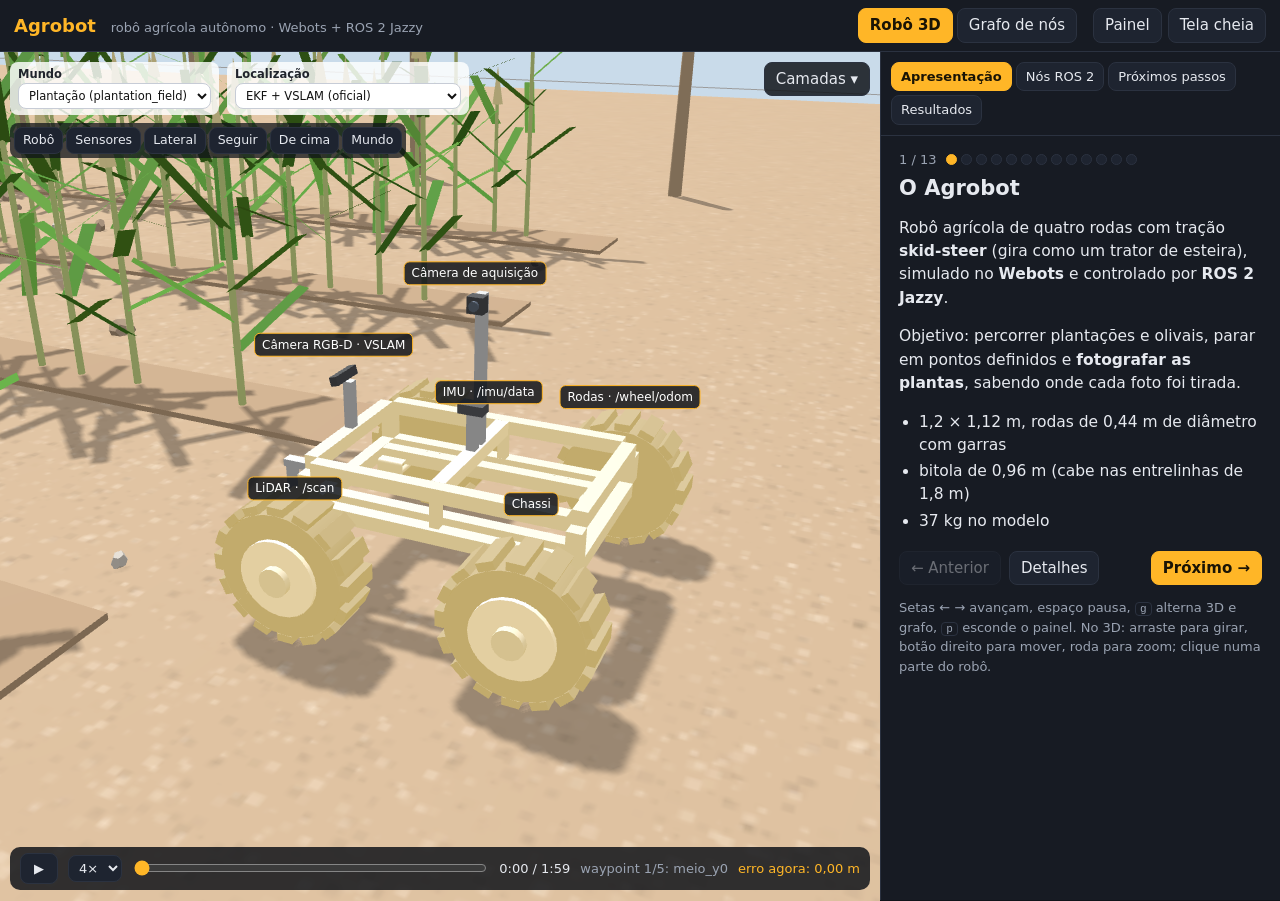
==== site/index.html @ 9882273b "Site explicativo em 3D do Agrobot (site/) Página estática (abre com dois cliques, sem servidor nem i" ====
<!doctype html>
<html lang="pt-BR">
<head>
  <meta charset="utf-8">
  <meta name="viewport" content="width=device-width, initial-scale=1">
  <title>Agrobot em 3D</title>
  <link rel="stylesheet" href="css/estilo.css">
</head>
<body>
  <header class="topo">
    <div class="marca">
      <strong>Agrobot</strong>
      <span>robô agrícola autônomo · Webots + ROS 2 Jazzy</span>
    </div>
    <nav class="vistas" aria-label="Vista">
      <button class="vista-btn" data-vista="3d">Robô 3D</button>
      <button class="vista-btn" data-vista="grafo">Grafo de nós</button>
    </nav>
    <div class="acoes">
      <button id="btn-painel" title="Mostrar ou esconder o painel (tecla p)">Painel</button>
      <button id="btn-tela" title="Tela cheia">Tela cheia</button>
    </div>
  </header>

  <main>
    <section class="vista">
      <div id="cena3d"></div>

      <div id="grafo" hidden>
        <svg viewBox="0 0 1160 660" preserveAspectRatio="xMidYMid meet" role="img" aria-label="Grafo dos nós ROS 2"></svg>
        <p class="legenda-grafo">Passe o mouse num nó para ver os tópicos; clique para os detalhes. Tracejado: só para medir ou comparar.</p>
      </div>

      <div id="controles3d">
        <div class="ctl-topo">
          <label class="campo">Mundo
            <select id="sel-mundo">
              <option value="plantacao">Plantação (plantation_field)</option>
              <option value="olival">Olival (olive_grove)</option>
            </select>
          </label>
          <label class="campo" id="campo-metodo">Localização
            <select id="sel-metodo">
              <option value="ekf+vslam">EKF + VSLAM (oficial)</option>
              <option value="ekf">Só EKF (rodas + IMU)</option>
              <option value="ekf+slam">EKF + SLAM LiDAR (comparação)</option>
            </select>
          </label>
          <p id="nota-olival" class="nota" hidden>Rota do caso 4 (ida e volta, ~160 m), ainda sem rodadas medidas: o robô segue a rota ideal.</p>
          <div class="cams" role="group" aria-label="Câmera">
            <button data-camera="geral">Robô</button>
            <button data-camera="sensores">Sensores</button>
            <button data-camera="lado">Lateral</button>
            <button data-camera="segue">Seguir</button>
            <button data-camera="cima">De cima</button>
            <button data-camera="alto">Mundo</button>
          </div>
        </div>
        <div class="ctl-camadas">
          <button id="btn-camadas">Camadas ▾</button>
          <div id="camadas"></div>
        </div>
        <div class="ctl-base">
          <button id="btn-play" aria-label="Pausar">❚❚</button>
          <select id="sel-vel" aria-label="Velocidade">
            <option value="1">1×</option>
            <option value="2">2×</option>
            <option value="4" selected>4×</option>
            <option value="8">8×</option>
          </select>
          <input id="tempo" type="range" min="0" max="1000" value="0" aria-label="Tempo da missão">
          <span id="t-texto">0:00</span>
          <span id="wp-texto"></span>
          <span id="erro-texto"></span>
        </div>
      </div>
    </section>

    <aside id="painel">
      <nav class="abas" aria-label="Painel">
        <button class="aba" data-aba="apresentacao">Apresentação</button>
        <button class="aba" data-aba="nos">Nós ROS 2</button>
        <button class="aba" data-aba="futuro">Próximos passos</button>
        <button class="aba" data-aba="resultados">Resultados</button>
      </nav>

      <div class="conteudo-aba" id="aba-apresentacao">
        <div class="passo-cab">
          <span id="passo-num"></span>
          <div id="passo-pontos"></div>
        </div>
        <h2 id="passo-titulo"></h2>
        <div id="passo-texto"></div>
        <div class="passo-nav">
          <button id="passo-ant">← Anterior</button>
          <button id="passo-abrir" class="sec">Detalhes</button>
          <button id="passo-prox" class="pri">Próximo →</button>
        </div>
        <p class="dica">Setas ← → avançam, espaço pausa, <kbd>g</kbd> alterna 3D e grafo, <kbd>p</kbd> esconde o painel. No 3D: arraste para girar, botão direito para mover, roda para zoom; clique numa parte do robô.</p>
      </div>

      <div class="conteudo-aba" id="aba-nos" hidden>
        <div id="nos-lista"></div>
        <div id="nos-detalhe" hidden></div>
      </div>

      <div class="conteudo-aba" id="aba-futuro" hidden></div>
      <div class="conteudo-aba" id="aba-resultados" hidden></div>
    </aside>
  </main>

  <script src="vendor/three.min.js"></script>
  <script src="vendor/OrbitControls.js"></script>
  <script src="vendor/STLLoader.js"></script>
  <script src="js/malha_chassi.js"></script>
  <script src="js/trajetorias.js"></script>
  <script src="js/dados.js"></script>
  <script src="js/cena.js"></script>
  <script src="js/app.js"></script>
</body>
</html>
---- site/css/estilo.css ----
:root {
  --fundo: #11141a;
  --painel: #171b23;
  --painel2: #1e2430;
  --borda: #2b3240;
  --texto: #e6e9ef;
  --suave: #9aa3b2;
  --acento: #ffb627;
  --verdade: #2fbf71;
  --ekf: #f29e38;
  --vslam: #4aa3ff;
  --slam: #c678dd;
  --largura-painel: 400px;
  color-scheme: dark;
}

* { box-sizing: border-box; }
[hidden] { display: none !important; }
html, body { margin: 0; height: 100%; }
body {
  background: var(--fundo);
  color: var(--texto);
  font: 15px/1.5 system-ui, -apple-system, "Segoe UI", Roboto, sans-serif;
  display: flex;
  flex-direction: column;
  overflow: hidden;
}
button, select, input { font: inherit; color: inherit; }
button {
  background: var(--painel2);
  border: 1px solid var(--borda);
  border-radius: 8px;
  padding: 5px 11px;
  cursor: pointer;
}
button:hover { border-color: #46506a; }
button:disabled { opacity: 0.4; cursor: default; }
select {
  background: var(--painel2);
  border: 1px solid var(--borda);
  border-radius: 8px;
  padding: 4px 6px;
}
code { font: 0.86em ui-monospace, "Cascadia Mono", Consolas, monospace; background: #232a37; padding: 1px 5px; border-radius: 4px; }
kbd { font: 0.85em ui-monospace, Consolas, monospace; border: 1px solid var(--borda); border-radius: 4px; padding: 0 4px; }

/* topo */
.topo {
  display: flex; align-items: center; gap: 16px;
  padding: 8px 14px;
  border-bottom: 1px solid var(--borda);
  background: var(--painel);
}
.marca strong { font-size: 18px; margin-right: 10px; color: var(--acento); }
.marca span { color: var(--suave); font-size: 13px; }
.vistas { display: flex; gap: 4px; margin-left: auto; }
.vista-btn.ativa, .aba.ativa { background: var(--acento); color: #1a1405; border-color: var(--acento); font-weight: 600; }
.acoes { display: flex; gap: 6px; }

main { flex: 1; display: flex; min-height: 0; }
.vista { position: relative; flex: 1; min-width: 0; }
#cena3d, #grafo { position: absolute; inset: 0; }
#cena3d canvas { display: block; }
body.sem-painel #painel { display: none; }

/* painel */
#painel {
  width: var(--largura-painel);
  background: var(--painel);
  border-left: 1px solid var(--borda);
  display: flex; flex-direction: column;
  min-height: 0;
}
.abas { display: flex; gap: 4px; padding: 10px; border-bottom: 1px solid var(--borda); flex-wrap: wrap; }
.aba { font-size: 13px; padding: 4px 9px; }
.conteudo-aba { padding: 14px 18px 24px; overflow-y: auto; flex: 1; }
.conteudo-aba h2 { margin: 6px 0 10px; font-size: 21px; line-height: 1.25; }
.conteudo-aba h3 { font-size: 15px; margin: 18px 0 8px; }
.conteudo-aba h4 { margin: 14px 0 4px; font-size: 13px; text-transform: uppercase; letter-spacing: .04em; color: var(--suave); }
.conteudo-aba ul { padding-left: 20px; margin: 6px 0; }
.conteudo-aba li { margin: 3px 0; }
.dica { color: var(--suave); font-size: 13px; }
.aviso { color: #ffd27a; font-size: 13px; border-left: 3px solid var(--acento); padding-left: 8px; }
.chip { display: inline-block; padding: 0 7px; border-radius: 10px; background: var(--c); color: #111; font-weight: 600; font-size: 12px; }

/* apresentação */
.passo-cab { display: flex; align-items: center; gap: 10px; color: var(--suave); font-size: 13px; }
#passo-pontos { display: flex; gap: 4px; flex-wrap: wrap; }
#passo-pontos button { width: 11px; height: 11px; padding: 0; border-radius: 50%; }
#passo-pontos button.ativo { background: var(--acento); border-color: var(--acento); }
#passo-texto { font-size: 15.5px; }
.passo-nav { display: flex; gap: 8px; margin: 18px 0 8px; }
.passo-nav .pri { background: var(--acento); color: #1a1405; border-color: var(--acento); font-weight: 600; margin-left: auto; }

/* nós */
.grupo { border-left: 4px solid var(--c); padding-left: 8px; }
.lista-nos { display: flex; flex-direction: column; gap: 6px; }
.item-no {
  display: flex; gap: 10px; align-items: flex-start; text-align: left;
  padding: 8px 10px; background: var(--painel2);
}
.item-no b { display: block; font-family: ui-monospace, Consolas, monospace; font-size: 13.5px; }
.item-no small { color: var(--suave); font-size: 12.5px; }
.bolinha { flex: none; display: inline-block; width: 10px; height: 10px; border-radius: 50%; background: var(--c); margin: 5px 6px 0 0; }
.voltar { font-size: 13px; padding: 3px 9px; }
.grupo-rotulo { margin-top: 12px; font-size: 12px; font-weight: 600; color: var(--c); text-transform: uppercase; letter-spacing: .05em; }
.meta { font-size: 13.5px; color: var(--suave); }
.es { display: grid; grid-template-columns: 1fr 1fr; gap: 10px; }
.es ul { padding-left: 16px; font-size: 13px; }
.arquivo { font-size: 13px; color: var(--suave); }
.tag-parte { font-size: 12.5px; padding: 2px 8px; border-color: var(--acento); margin: 2px 0; }

/* futuro */
.bloco { border: 1px solid var(--borda); border-radius: 10px; padding: 4px 12px 8px; margin: 12px 0; background: var(--painel2); }
.bloco h3 { display: flex; align-items: center; gap: 8px; }
.bloco ul { list-style: none; padding: 0; }
.bloco li { display: flex; gap: 9px; font-size: 14px; margin: 7px 0; }
.bloco li small { display: block; color: var(--suave); font-size: 12px; }
.check { flex: none; width: 14px; height: 14px; border-radius: 4px; border: 2px solid var(--suave); margin-top: 4px; }
.bloco.feito .check { background: var(--verdade); border-color: var(--verdade); }
.bloco.agora .check { border-color: var(--acento); background: linear-gradient(90deg, var(--acento) 50%, transparent 50%); }
.selo { font-size: 11px; text-transform: uppercase; letter-spacing: .05em; padding: 1px 7px; border-radius: 10px; font-weight: 700; }
.selo.feito { background: var(--verdade); color: #062; }
.selo.agora { background: var(--acento); color: #1a1405; }
.selo.proximo { background: var(--vslam); color: #031a33; }
.selo.futuro { background: #3a4150; color: var(--texto); }

/* resultados */
table.res { width: 100%; border-collapse: collapse; font-size: 13px; }
.res th { text-align: left; color: var(--suave); font-weight: 500; border-bottom: 1px solid var(--borda); padding: 4px; }
.res td { padding: 5px 4px; border-bottom: 1px solid #222937; vertical-align: middle; }
.res tr.caso td { color: var(--acento); font-weight: 600; padding-top: 12px; border-bottom: none; }
.barra { position: relative; min-width: 90px; display: flex; align-items: center; gap: 4px; }
.barra span { display: block; height: 10px; border-radius: 3px; background: var(--c); min-width: 2px; }
.barra small { color: var(--suave); font-size: 11px; }
.leitura { font-size: 13.5px; }

/* controles do 3D */
#controles3d { position: absolute; inset: 0; pointer-events: none; }
#controles3d > * { pointer-events: auto; }
.ctl-topo {
  position: absolute; top: 10px; left: 10px; right: 190px;
  display: flex; flex-wrap: wrap; gap: 8px; align-items: flex-end;
}
.campo {
  display: flex; flex-direction: column; font-size: 11.5px; color: #20242c; font-weight: 600;
  background: rgba(255,255,255,.82); padding: 4px 8px 6px; border-radius: 8px;
}
.campo select { background: #fff; color: #111; border-color: #c7ccd6; font-weight: 400; }
.nota { margin: 0; max-width: 300px; font-size: 12.5px; background: rgba(255,255,255,.82); color: #222; padding: 6px 9px; border-radius: 8px; }
.cams { display: flex; gap: 3px; flex-wrap: wrap; background: rgba(17,20,26,.75); padding: 4px; border-radius: 8px; }
.cams button { font-size: 12.5px; padding: 3px 8px; }
.ctl-camadas { position: absolute; top: 10px; right: 10px; text-align: right; }
#btn-camadas { background: rgba(17,20,26,.85); }
#camadas {
  display: none; margin-top: 6px; text-align: left;
  background: rgba(17,20,26,.92); border: 1px solid var(--borda); border-radius: 10px; padding: 8px 12px;
}
#camadas.aberto { display: block; }
#camadas label { display: block; font-size: 13px; padding: 2px 0; cursor: pointer; white-space: nowrap; }
.ctl-base {
  position: absolute; left: 10px; right: 10px; bottom: 10px;
  display: flex; gap: 10px; align-items: center; flex-wrap: wrap;
  background: rgba(17,20,26,.85); padding: 6px 10px; border-radius: 10px; font-size: 13px;
}
#tempo { flex: 1; min-width: 120px; accent-color: var(--acento); }
#btn-play { width: 38px; }
#wp-texto { color: var(--suave); }
#erro-texto { color: var(--acento); font-variant-numeric: tabular-nums; }

/* rótulos 3D */
.labels3d { position: absolute; inset: 0; pointer-events: none; overflow: hidden; }
.label3d {
  position: absolute; left: 0; top: 0; white-space: nowrap;
  font-size: 12px; padding: 2px 7px; border-radius: 6px;
  background: rgba(17,20,26,.85); color: #fff; border: 1px solid rgba(255,255,255,.25);
}
.label3d.parte { pointer-events: auto; cursor: pointer; border-color: var(--acento); }
.label3d.parte:hover { background: var(--acento); color: #1a1405; }
.label3d.tf { font-family: ui-monospace, Consolas, monospace; font-size: 11px; background: rgba(30,40,70,.8); }
.label3d.wp { font-size: 11px; background: rgba(255,255,255,.88); color: #111; }
.label3d.fantasma { font-size: 11px; }

/* grafo */
#grafo { background: var(--fundo); display: flex; flex-direction: column; }
#grafo svg { flex: 1; width: 100%; min-height: 0; padding: 10px; }
.legenda-grafo { margin: 0; padding: 0 16px 10px; color: var(--suave); font-size: 13px; }
#grafo .colunas text { fill: var(--suave); font-size: 12px; text-transform: uppercase; letter-spacing: .06em; }
#grafo .lig { fill: none; stroke: #5b6578; stroke-width: 1.4; opacity: .7; transition: opacity .15s; }
#grafo .lig.tracejada { stroke-dasharray: 5 4; }
#grafo .rot-lig { fill: var(--acento); font-size: 11px; font-family: ui-monospace, Consolas, monospace; opacity: 0; paint-order: stroke; stroke: var(--fundo); stroke-width: 4px; }
#grafo.com-selecao .lig { opacity: .12; }
#grafo.com-selecao .lig.on { opacity: 1; stroke: var(--acento); stroke-width: 2; }
#grafo .rot-lig.on { opacity: 1; }
#grafo .no { cursor: pointer; transition: opacity .15s; }
#grafo .no rect:first-child { fill: var(--painel2); stroke: var(--c); stroke-width: 1.3; }
#grafo .no.legado rect:first-child { stroke-dasharray: 4 3; }
#grafo .no .nome { fill: var(--texto); font-size: 12.5px; font-weight: 600; font-family: ui-monospace, Consolas, monospace; }
#grafo .no .sub { fill: var(--suave); font-size: 10px; }
#grafo.com-selecao .no { opacity: .3; }
#grafo.com-selecao .no.viz { opacity: 1; }
#grafo .no.sel rect:first-child { stroke: var(--acento); stroke-width: 3; }
#grafo .no:focus { outline: none; }
#grafo .no:focus rect:first-child { stroke-width: 3; }

.erro { padding: 20px; color: #ff8a8a; }

@media (max-width: 900px) {
  body { overflow: auto; }
  main { flex-direction: column; }
  .vista { min-height: 62vh; }
  #painel { width: auto; border-left: none; border-top: 1px solid var(--borda); }
  .marca span { display: none; }
  .topo { gap: 8px; padding: 6px 10px; }
  .topo button { font-size: 13px; padding: 4px 8px; white-space: nowrap; }
  .ctl-topo { right: 10px; top: 52px; }
  .ctl-camadas { top: 10px; }
}
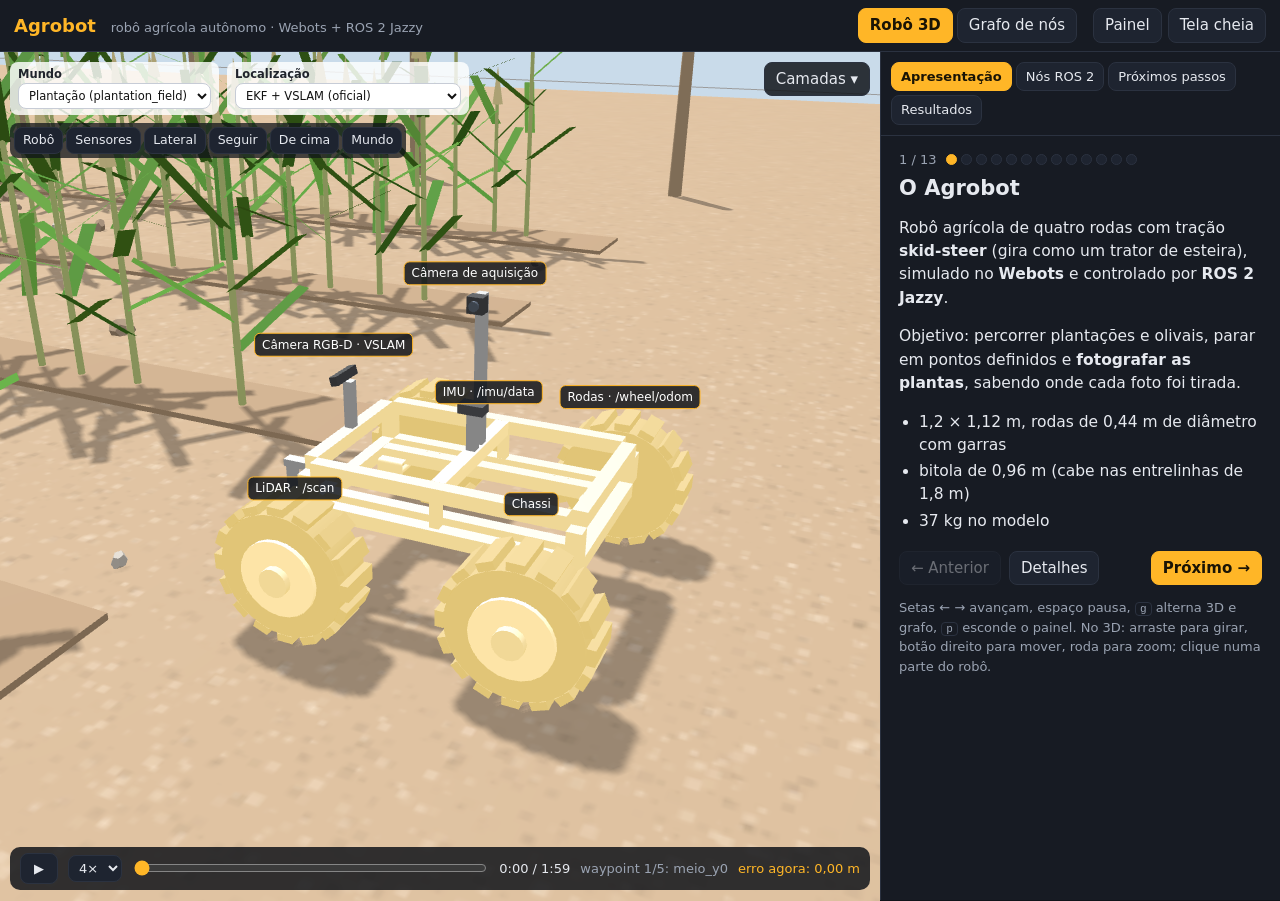
==== commit e30b7913: "Site: grafo com rotas em ângulo reto e rótulos sem sobreposição As ligações não passam mais por trás" ====
--- a/site/index.html
+++ b/site/index.html
@@ -27,7 +27,7 @@
       <div id="cena3d"></div>
 
       <div id="grafo" hidden>
-        <svg viewBox="0 0 1160 660" preserveAspectRatio="xMidYMid meet" role="img" aria-label="Grafo dos nós ROS 2"></svg>
+        <svg viewBox="0 0 1210 680" preserveAspectRatio="xMidYMid meet" role="img" aria-label="Grafo dos nós ROS 2"></svg>
         <p class="legenda-grafo">Passe o mouse num nó para ver os tópicos; clique para os detalhes. Tracejado: só para medir ou comparar.</p>
       </div>
 
--- a/site/css/estilo.css
+++ b/site/css/estilo.css
@@ -188,10 +188,10 @@
 #grafo .colunas text { fill: var(--suave); font-size: 12px; text-transform: uppercase; letter-spacing: .06em; }
 #grafo .lig { fill: none; stroke: #5b6578; stroke-width: 1.4; opacity: .7; transition: opacity .15s; }
 #grafo .lig.tracejada { stroke-dasharray: 5 4; }
-#grafo .rot-lig { fill: var(--acento); font-size: 11px; font-family: ui-monospace, Consolas, monospace; opacity: 0; paint-order: stroke; stroke: var(--fundo); stroke-width: 4px; }
+#grafo .rot rect { fill: #0f1218; stroke: var(--acento); stroke-opacity: .55; }
+#grafo .rot text { fill: var(--acento); font-size: 11px; font-family: ui-monospace, "Cascadia Mono", Consolas, monospace; text-anchor: middle; dominant-baseline: central; }
 #grafo.com-selecao .lig { opacity: .12; }
 #grafo.com-selecao .lig.on { opacity: 1; stroke: var(--acento); stroke-width: 2; }
-#grafo .rot-lig.on { opacity: 1; }
 #grafo .no { cursor: pointer; transition: opacity .15s; }
 #grafo .no rect:first-child { fill: var(--painel2); stroke: var(--c); stroke-width: 1.3; }
 #grafo .no.legado rect:first-child { stroke-dasharray: 4 3; }
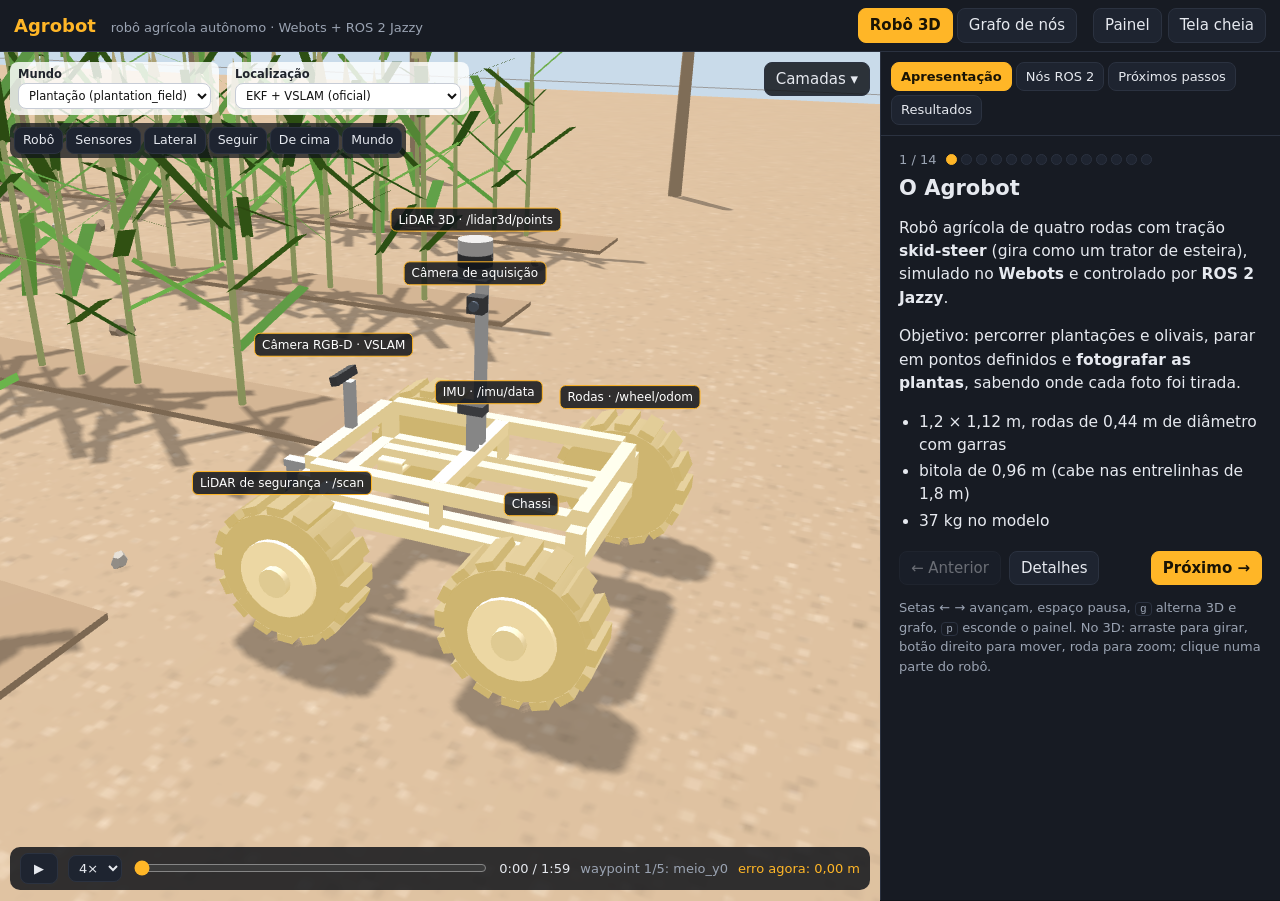
==== commit 0ef76f59: "Site: LiDAR 3D, LiDAR de segurança, camada de segurança e interface web Atualiza o site com o estado" ====
--- a/site/index.html
+++ b/site/index.html
@@ -27,7 +27,7 @@
       <div id="cena3d"></div>
 
       <div id="grafo" hidden>
-        <svg viewBox="0 0 1210 680" preserveAspectRatio="xMidYMid meet" role="img" aria-label="Grafo dos nós ROS 2"></svg>
+        <svg viewBox="0 0 1410 740" preserveAspectRatio="xMidYMid meet" role="img" aria-label="Grafo dos nós ROS 2"></svg>
         <p class="legenda-grafo">Passe o mouse num nó para ver os tópicos; clique para os detalhes. Tracejado: só para medir ou comparar.</p>
       </div>
 
@@ -46,7 +46,7 @@
               <option value="ekf+slam">EKF + SLAM LiDAR (comparação)</option>
             </select>
           </label>
-          <p id="nota-olival" class="nota" hidden>Rota do caso 4 (ida e volta, ~160 m), ainda sem rodadas medidas: o robô segue a rota ideal.</p>
+          <p id="nota-olival" class="nota" hidden>Rota do caso 4 (ida e volta, ~160 m): o robô segue a rota ideal, sem a pose estimada.</p>
           <div class="cams" role="group" aria-label="Câmera">
             <button data-camera="geral">Robô</button>
             <button data-camera="sensores">Sensores</button>
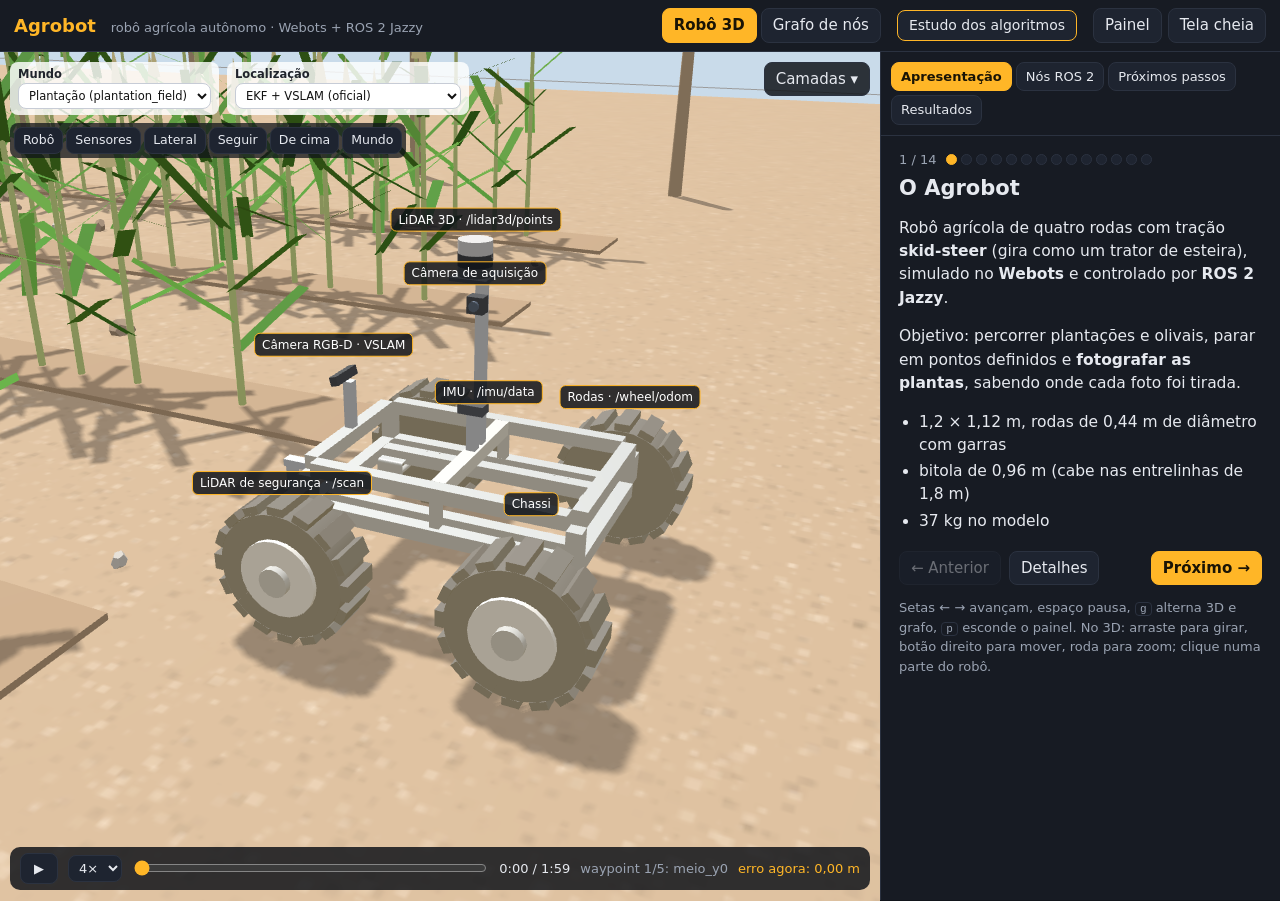
==== commit 0fa5c965: "Site: página de estudo dos algoritmos de cada nó para a defesa Nova site/estudo.html: para cada nó d" ====
--- a/site/index.html
+++ b/site/index.html
@@ -16,6 +16,7 @@
       <button class="vista-btn" data-vista="3d">Robô 3D</button>
       <button class="vista-btn" data-vista="grafo">Grafo de nós</button>
     </nav>
+    <a class="link-estudo" href="estudo.html" title="Os algoritmos de cada nó, com equações e o porquê das escolhas">Estudo dos algoritmos</a>
     <div class="acoes">
       <button id="btn-painel" title="Mostrar ou esconder o painel (tecla p)">Painel</button>
       <button id="btn-tela" title="Tela cheia">Tela cheia</button>
--- a/site/css/estilo.css
+++ b/site/css/estilo.css
@@ -108,6 +108,12 @@
 .es { display: grid; grid-template-columns: 1fr 1fr; gap: 10px; }
 .es ul { padding-left: 16px; font-size: 13px; }
 .arquivo { font-size: 13px; color: var(--suave); }
+a.link-estudo {
+  display: inline-block; text-decoration: none; color: var(--texto);
+  background: var(--painel2); border: 1px solid var(--acento);
+  border-radius: 8px; padding: 4px 11px; font-size: 14px;
+}
+a.link-estudo:hover { background: var(--acento); color: #1a1405; }
 .tag-parte { font-size: 12.5px; padding: 2px 8px; border-color: var(--acento); margin: 2px 0; }
 
 /* futuro */
